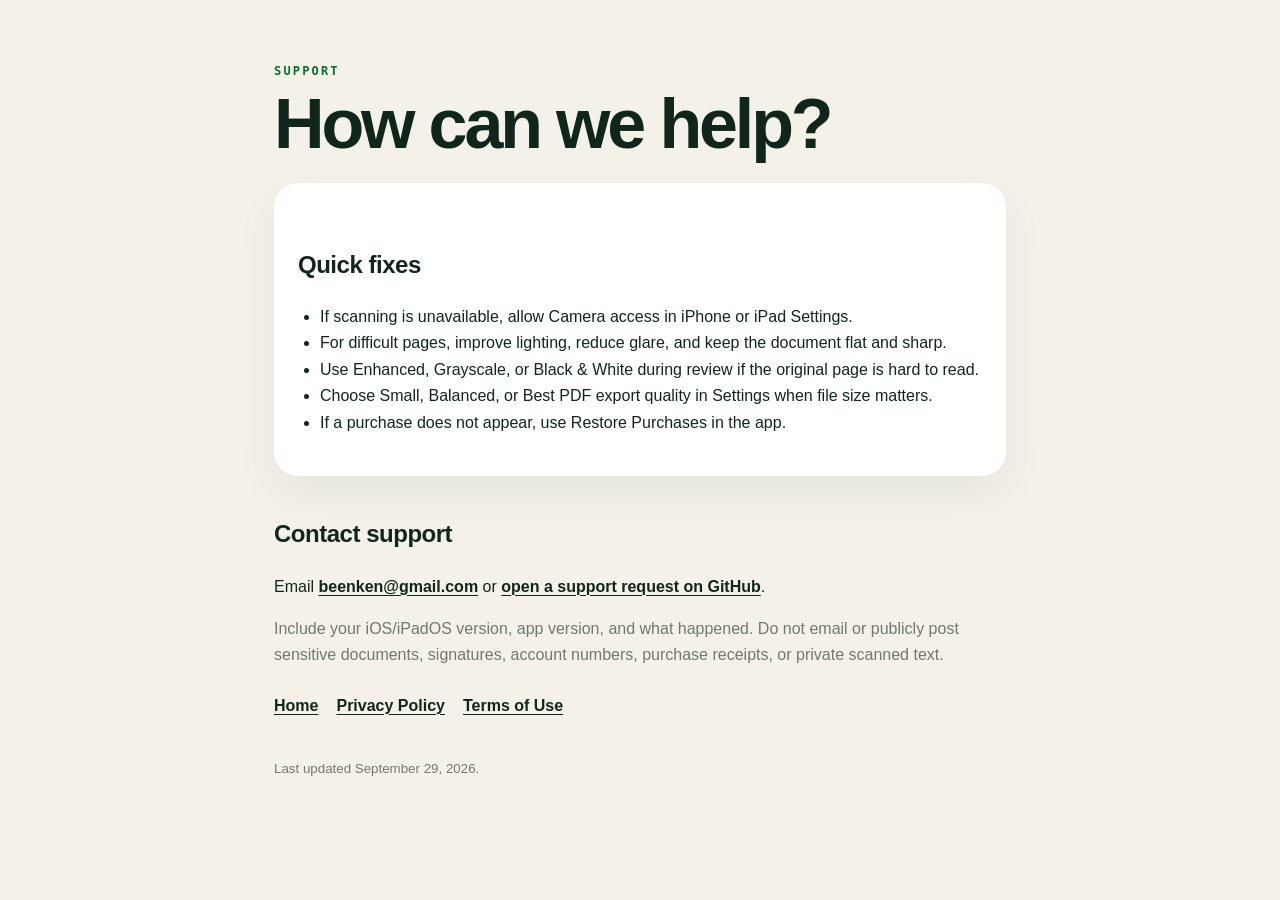
==== support.html @ 105c7313 "Publish PDF Scanner support and privacy pages" ====
<!doctype html>
<html lang="en">
<head><meta charset="utf-8"><meta name="viewport" content="width=device-width,initial-scale=1"><title>Support — PDF Scanner</title><link rel="stylesheet" href="styles.css"></head>
<body><main>
  <div class="eyebrow">SUPPORT</div>
  <h1>How can we help?</h1>
  <div class="card">
    <h2>Quick fixes</h2>
    <ul>
      <li>If scanning is unavailable, allow Camera access in iPhone or iPad Settings.</li>
      <li>For difficult pages, improve lighting, reduce glare, and keep the document flat and sharp.</li>
      <li>Use Enhanced, Grayscale, or Black &amp; White during review if the original page is hard to read.</li>
      <li>Choose Small, Balanced, or Best PDF export quality in Settings when file size matters.</li>
      <li>If a purchase does not appear, use Restore Purchases in the app.</li>
    </ul>
  </div>
  <h2>Contact support</h2>
  <p>Email <a href="mailto:beenken@gmail.com">beenken@gmail.com</a> or <a href="https://github.com/L1gh7C0d35/pdf-scanner-support/issues/new">open a support request on GitHub</a>.</p>
  <p class="muted">Include your iOS/iPadOS version, app version, and what happened. Do not email or publicly post sensitive documents, signatures, account numbers, purchase receipts, or private scanned text.</p>
  <nav><a href="index.html">Home</a><a href="privacy.html">Privacy Policy</a><a href="https://www.apple.com/legal/internet-services/itunes/dev/stdeula/">Terms of Use</a></nav>
  <p><small>Last updated September 29, 2026.</small></p>
</main></body></html>
---- styles.css ----
:root{color-scheme:light;--paper:#f4f2e8;--ink:#10261b;--muted:#6f796f;--accent:#0b6b3a;--accent-soft:#dff3e7;--card:#fff}
*{box-sizing:border-box}body{margin:0;font-family:-apple-system,BlinkMacSystemFont,"Segoe UI",sans-serif;background:var(--paper);color:var(--ink);line-height:1.65}
main{max-width:780px;margin:0 auto;padding:64px 24px 96px}.eyebrow{font:700 12px ui-monospace,monospace;letter-spacing:.18em;color:var(--accent)}
h1{font-size:clamp(42px,8vw,70px);line-height:.98;letter-spacing:-.045em;margin:12px 0 20px}h2{margin-top:38px;font-size:24px;letter-spacing:-.02em}
.card{background:var(--card);border-radius:24px;padding:24px;margin:24px 0;box-shadow:0 16px 44px rgba(16,38,27,.06)}
a{color:var(--ink);font-weight:650;text-decoration-thickness:1px;text-underline-offset:3px}nav{display:flex;gap:18px;flex-wrap:wrap;margin:24px 0 36px}
.badge{display:inline-block;background:var(--accent-soft);color:var(--accent);border-radius:999px;padding:6px 10px;font:700 11px ui-monospace,monospace}
small,.muted{color:var(--muted)}ul{padding-left:22px}
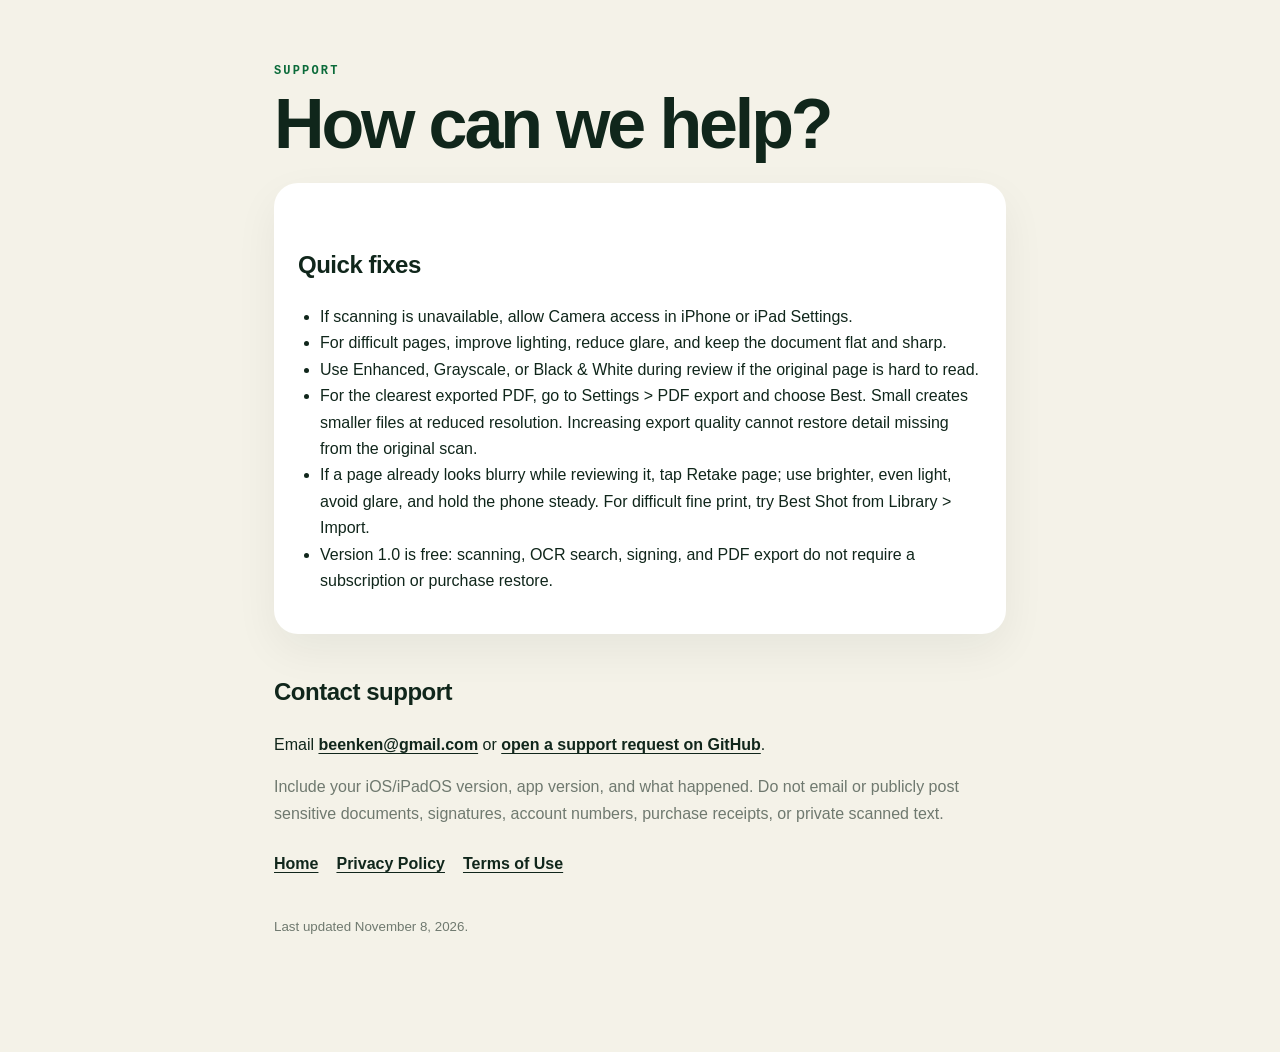
==== commit d1713f99: "Clarify scan sharpness and free launch support guidance" ====
--- a/support.html
+++ b/support.html
@@ -10,13 +10,14 @@
       <li>If scanning is unavailable, allow Camera access in iPhone or iPad Settings.</li>
       <li>For difficult pages, improve lighting, reduce glare, and keep the document flat and sharp.</li>
       <li>Use Enhanced, Grayscale, or Black &amp; White during review if the original page is hard to read.</li>
-      <li>Choose Small, Balanced, or Best PDF export quality in Settings when file size matters.</li>
-      <li>If a purchase does not appear, use Restore Purchases in the app.</li>
+      <li>For the clearest exported PDF, go to Settings &gt; PDF export and choose Best. Small creates smaller files at reduced resolution. Increasing export quality cannot restore detail missing from the original scan.</li>
+      <li>If a page already looks blurry while reviewing it, tap Retake page; use brighter, even light, avoid glare, and hold the phone steady. For difficult fine print, try Best Shot from Library &gt; Import.</li>
+      <li>Version 1.0 is free: scanning, OCR search, signing, and PDF export do not require a subscription or purchase restore.</li>
     </ul>
   </div>
   <h2>Contact support</h2>
   <p>Email <a href="mailto:beenken@gmail.com">beenken@gmail.com</a> or <a href="https://github.com/L1gh7C0d35/pdf-scanner-support/issues/new">open a support request on GitHub</a>.</p>
   <p class="muted">Include your iOS/iPadOS version, app version, and what happened. Do not email or publicly post sensitive documents, signatures, account numbers, purchase receipts, or private scanned text.</p>
   <nav><a href="index.html">Home</a><a href="privacy.html">Privacy Policy</a><a href="https://www.apple.com/legal/internet-services/itunes/dev/stdeula/">Terms of Use</a></nav>
-  <p><small>Last updated September 29, 2026.</small></p>
+  <p><small>Last updated November 8, 2026.</small></p>
 </main></body></html>
